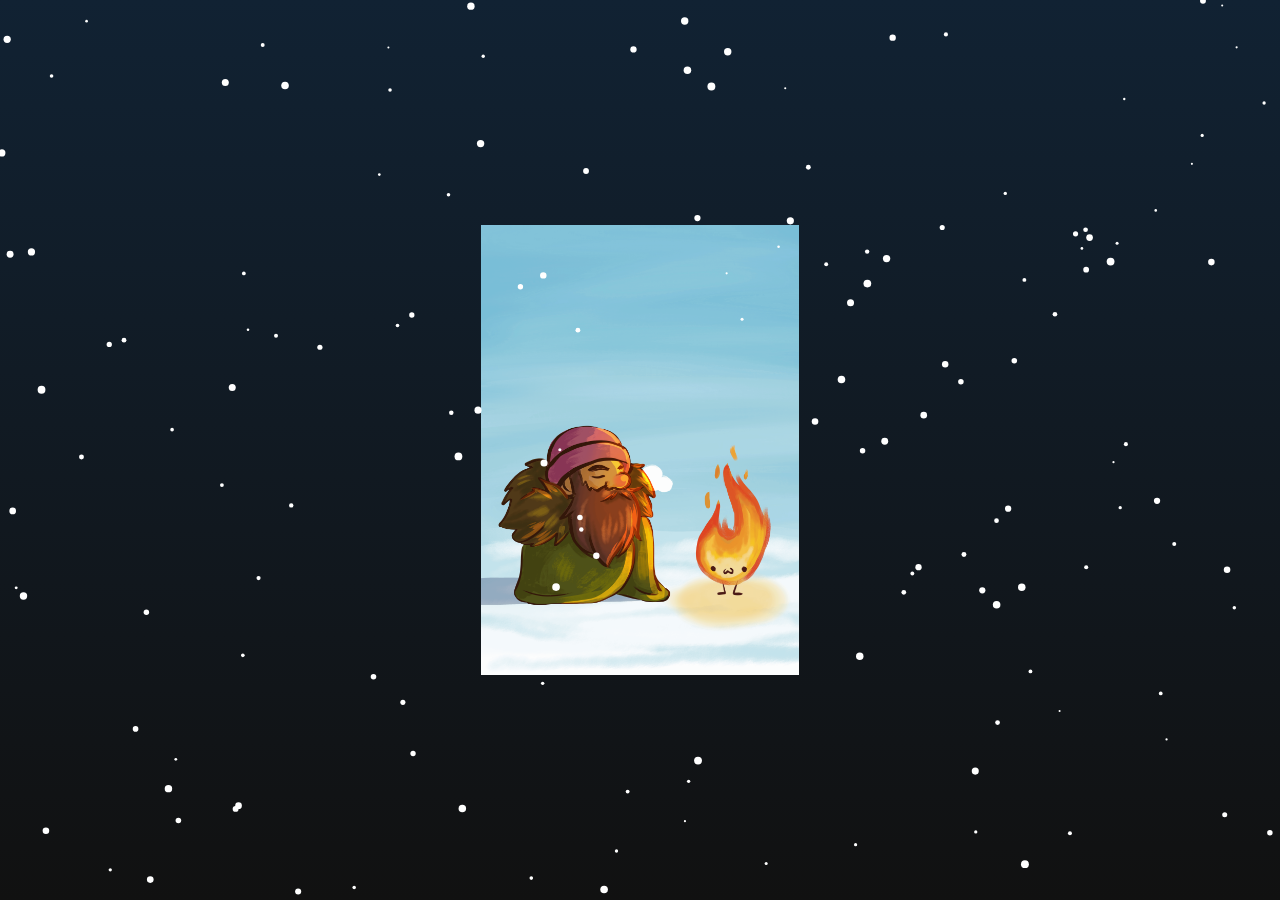
==== index.html @ cf98654b "changed folder structure" ====
<!doctype html>
<html lang="en">
  <head>
    <meta charset="UTF-8" />
    <meta name="viewport" content="width=device-width, initial-scale=1.0" />
    <link href="animation.css" rel="stylesheet" type="text/css" />

    <title>Advent Calendar</title>
  </head>
  <body>
    <div class="snow">
      <div class="container">
        <img class="dwarf" src="dwarf_gif.gif" alt="Dwarf" />
      </div>
    </div>
        <script src="snow.js"></script>
  </body>
</html>
---- animation.css ----
.container {
  padding: 25vh 0;
  display: flex;
  justify-content: center;
}

.dwarf {
  height: 50vh;
}

body {
  margin: 0;
  width: 100dvw;
  height: 100dvh;
  overflow: hidden;
  background: linear-gradient(#123, #111);
}

#snow {
  position: fixed;
  top: 0;
  left: 0;
  right: 0;
  bottom: 0;
  pointer-events: none;
  z-index: 1000;
}
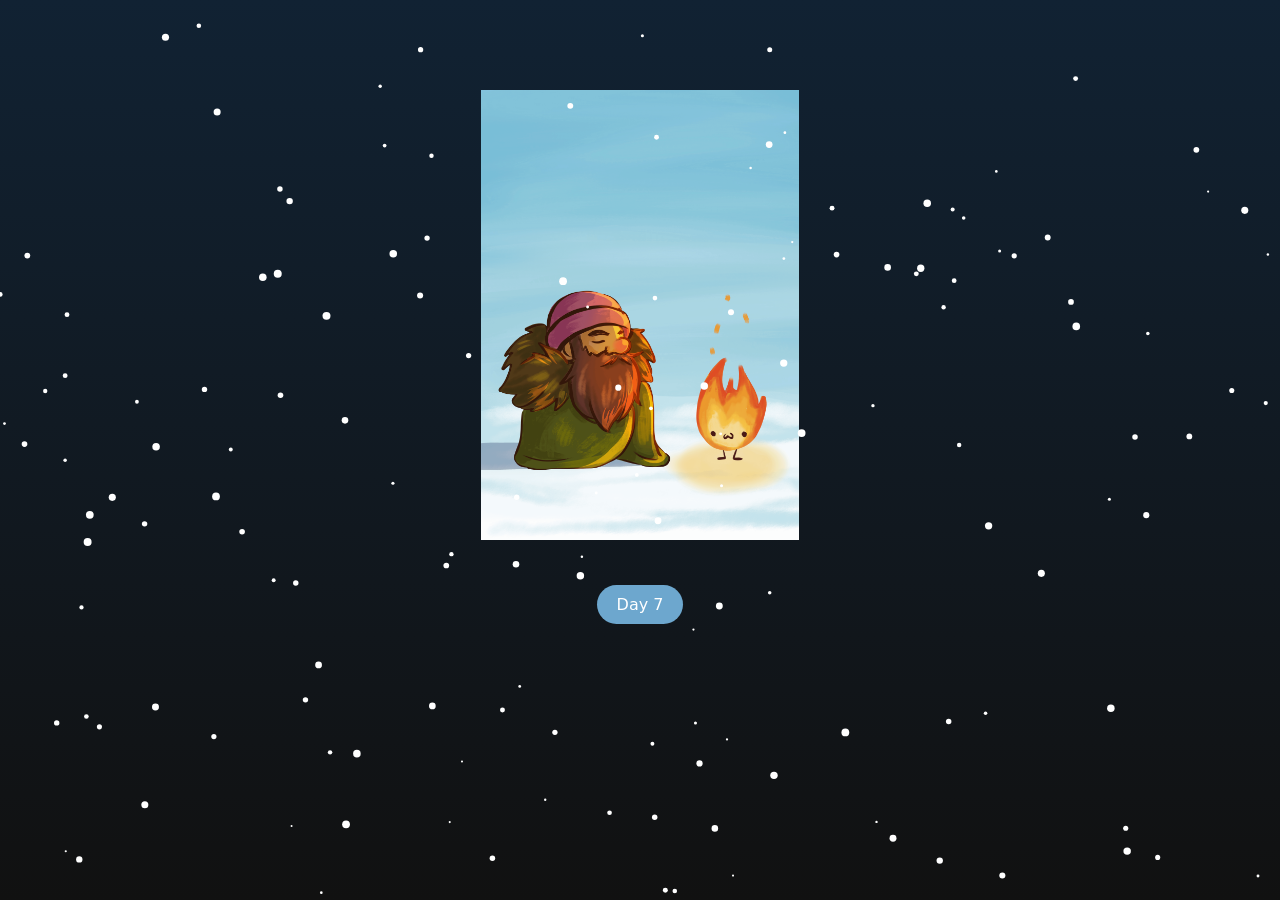
==== commit 81db0eef: "added button" ====
--- a/index.html
+++ b/index.html
@@ -11,8 +11,10 @@
     <div class="snow">
       <div class="container">
         <img class="dwarf" src="dwarf_gif.gif" alt="Dwarf" />
+        <button id="myButton" style="display: none">Day 7</button>
       </div>
     </div>
-        <script src="snow.js"></script>
+    <script src="snow.js"></script>
+    <script src="button.js"></script>
   </body>
 </html>
--- a/animation.css
+++ b/animation.css
@@ -1,11 +1,15 @@
+@import url('https://fonts.googleapis.com/css2?family=Chewy&family=Unica+One&display=swap');
+
 .container {
-  padding: 25vh 0;
+  padding: 10vh 0;
   display: flex;
-  justify-content: center;
+  flex-direction: column;
+  align-items: center;
 }
 
 .dwarf {
   height: 50vh;
+  width: auto;
 }
 
 body {
@@ -25,3 +29,16 @@
   pointer-events: none;
   z-index: 1000;
 }
+
+button {
+  margin: 5vh 0;
+  padding: 10px 20px;
+  font-family: 'Chewy', system-ui;
+  font-weight: 400;
+  font-style: normal;
+  font-size: 16px;
+  color: #ffffff;
+  background-color: #6da7ce;
+  border-radius: 25px;
+  border: none;
+}
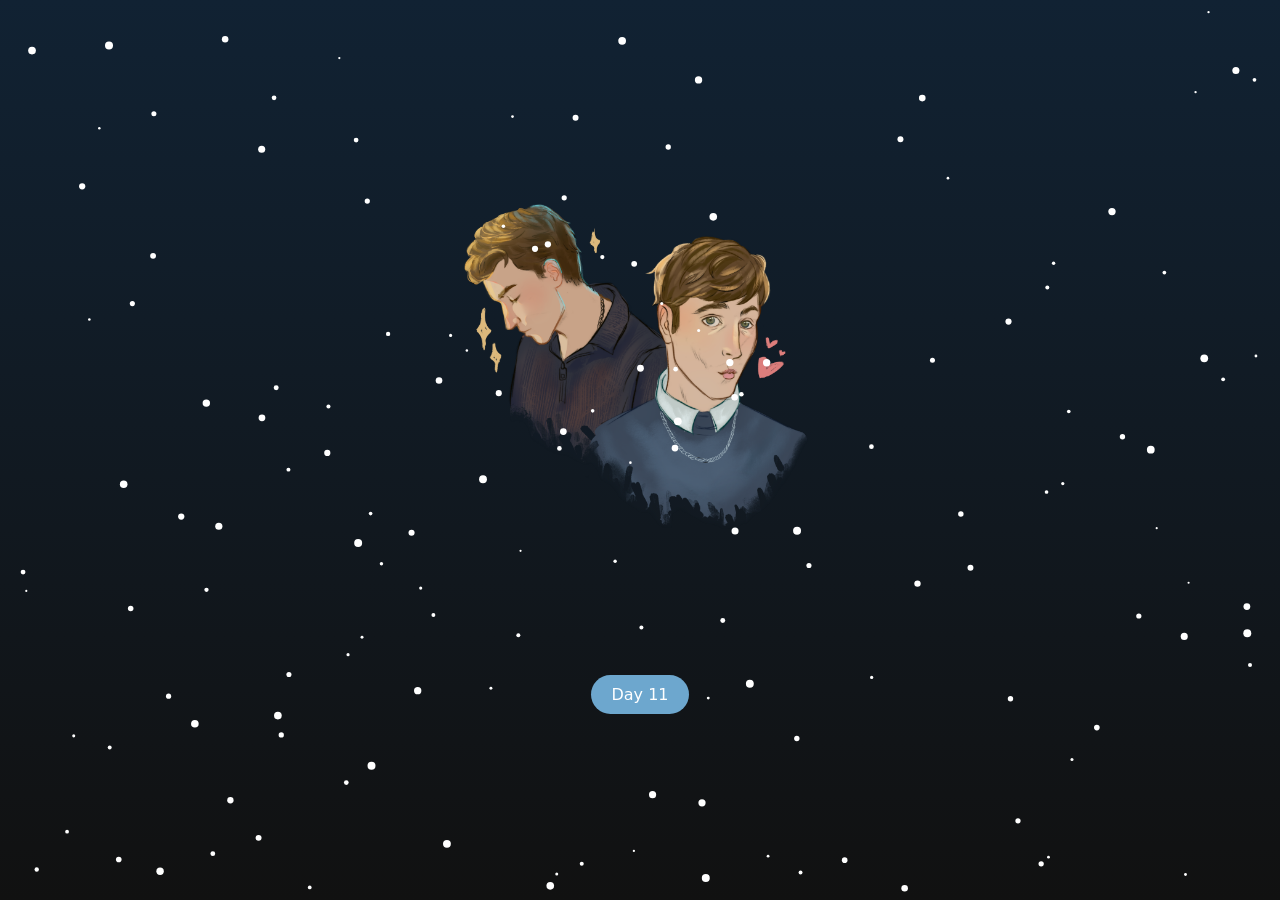
==== commit 0a0458e5: "added other pages, added portrait sketches" ====
--- a/index.html
+++ b/index.html
@@ -10,8 +10,8 @@
   <body>
     <div class="snow">
       <div class="container">
-        <img class="dwarf" src="dwarf_gif.gif" alt="Dwarf" />
-        <button id="myButton" style="display: none">Day 7</button>
+        <img class="portrait" src="elia_sketch_v02.png" alt="elia" />
+        <button id="myButton" style="display: none">Day 11</button>
       </div>
     </div>
     <script src="snow.js"></script>
--- a/animation.css
+++ b/animation.css
@@ -9,6 +9,11 @@
 
 .dwarf {
   height: 50vh;
+  width: auto;
+}
+
+.portrait {
+  height: 60vh;
   width: auto;
 }
 
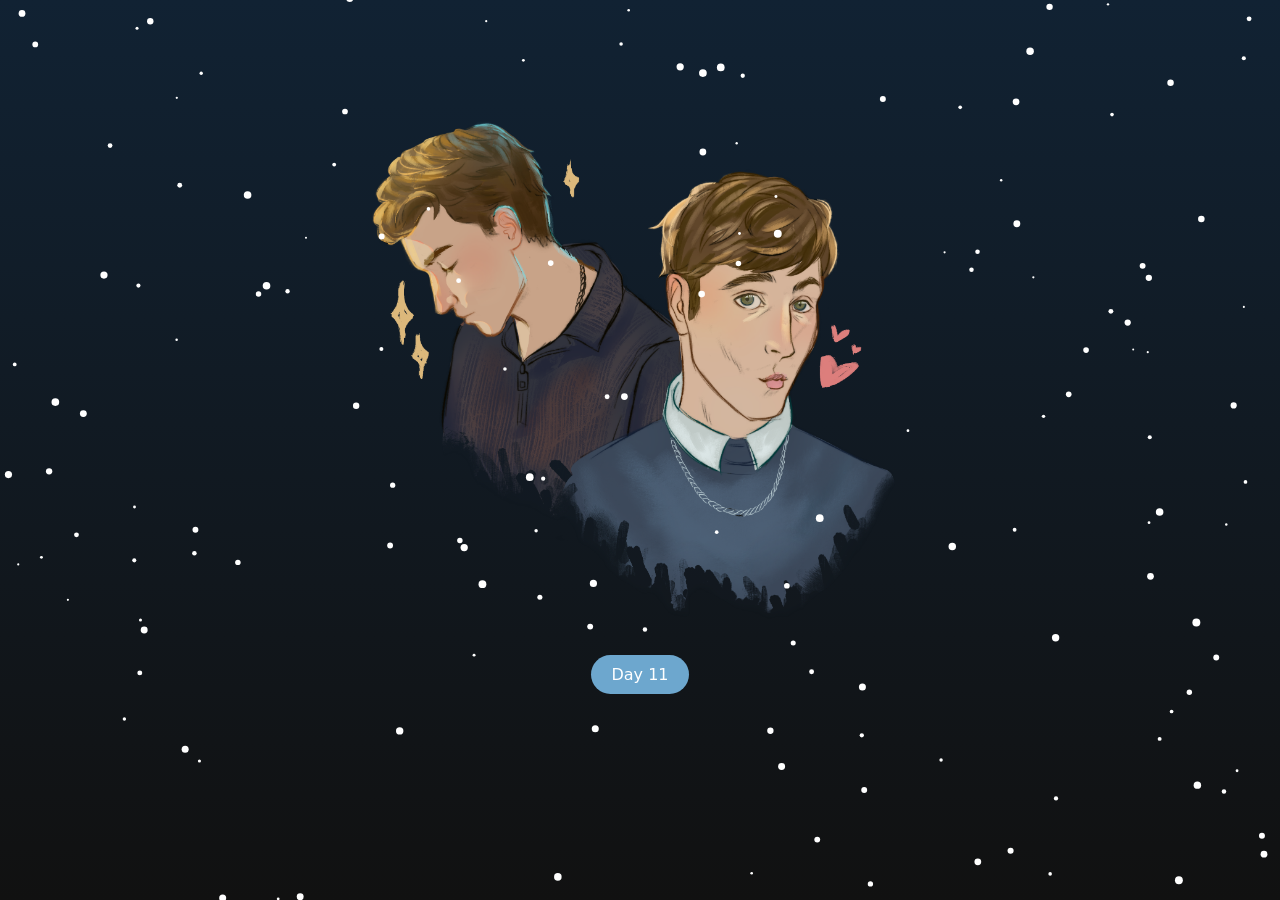
==== commit a8ce980d: "changed portrait img, button margin" ====
--- a/index.html
+++ b/index.html
@@ -10,7 +10,7 @@
   <body>
     <div class="snow">
       <div class="container">
-        <img class="portrait" src="elia_sketch_v02.png" alt="elia" />
+        <img class="portrait" src="elia_sketches_v02.png" alt="elia" />
         <button id="myButton" style="display: none">Day 11</button>
       </div>
     </div>
--- a/animation.css
+++ b/animation.css
@@ -36,7 +36,7 @@
 }
 
 button {
-  margin: 5vh 0;
+  margin: 25px 0;
   padding: 10px 20px;
   font-family: 'Chewy', system-ui;
   font-weight: 400;
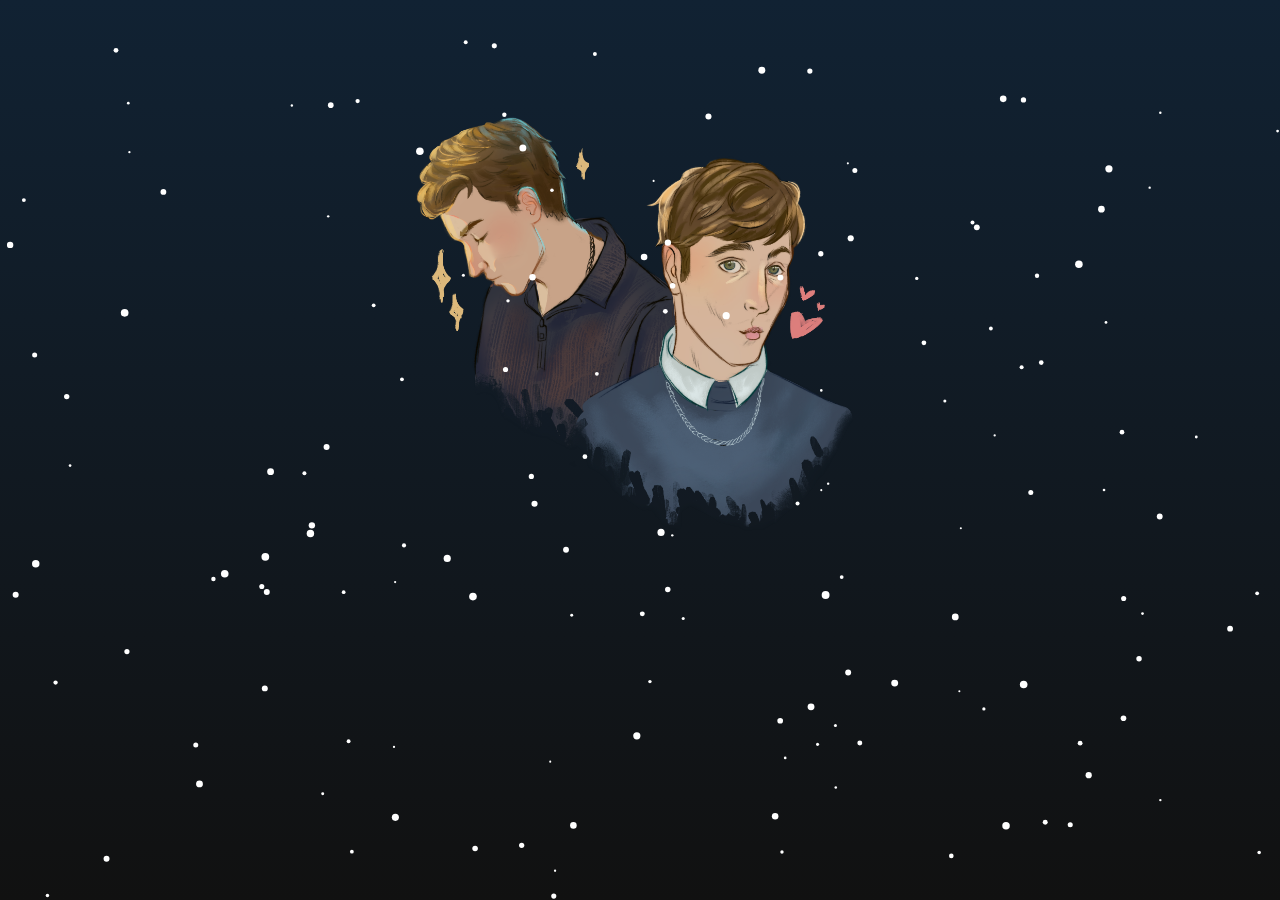
==== commit 1f22b64e: "added button js for day 7 and 11" ====
--- a/index.html
+++ b/index.html
@@ -11,10 +11,16 @@
     <div class="snow">
       <div class="container">
         <img class="portrait" src="elia_sketches_v02.png" alt="elia" />
-        <button id="myButton" style="display: none">Day 11</button>
+        <button
+          id="myButton"
+          style="display: none"
+          onclick="window.location.href = 'day11.html'"
+        >
+          Day 11
+        </button>
       </div>
     </div>
     <script src="snow.js"></script>
-    <script src="button.js"></script>
+    <script src="button1.js"></script>
   </body>
 </html>
--- a/animation.css
+++ b/animation.css
@@ -1,4 +1,4 @@
-@import url('https://fonts.googleapis.com/css2?family=Chewy&family=Unica+One&display=swap');
+@import url("https://fonts.googleapis.com/css2?family=Chewy&family=Unica+One&display=swap");
 
 .container {
   padding: 10vh 0;
@@ -8,13 +8,20 @@
 }
 
 .dwarf {
+  margin: 10vh;
   height: 50vh;
   width: auto;
 }
 
 .portrait {
-  height: 60vh;
-  width: auto;
+  height: auto;
+  width: 50vw;
+}
+
+@media (max-width: 768px) {
+  .portrait {
+    width: 100vw;
+  }
 }
 
 body {
@@ -37,8 +44,11 @@
 
 button {
   margin: 25px 0;
-  padding: 10px 20px;
-  font-family: 'Chewy', system-ui;
+  padding: 10px 30px;
+  display: flex;
+  justify-content: center;
+  align-items: center;
+  font-family: "Chewy", system-ui;
   font-weight: 400;
   font-style: normal;
   font-size: 16px;
@@ -46,4 +56,16 @@
   background-color: #6da7ce;
   border-radius: 25px;
   border: none;
-}+}
+
+button:hover {
+  background-color: rgb(76, 112, 158);
+  transition: background-color 0.2s ease;
+}
+
+@media (max-width: 768px) {
+  button {
+    width: 25vw;
+    height:auto;
+  }
+}
